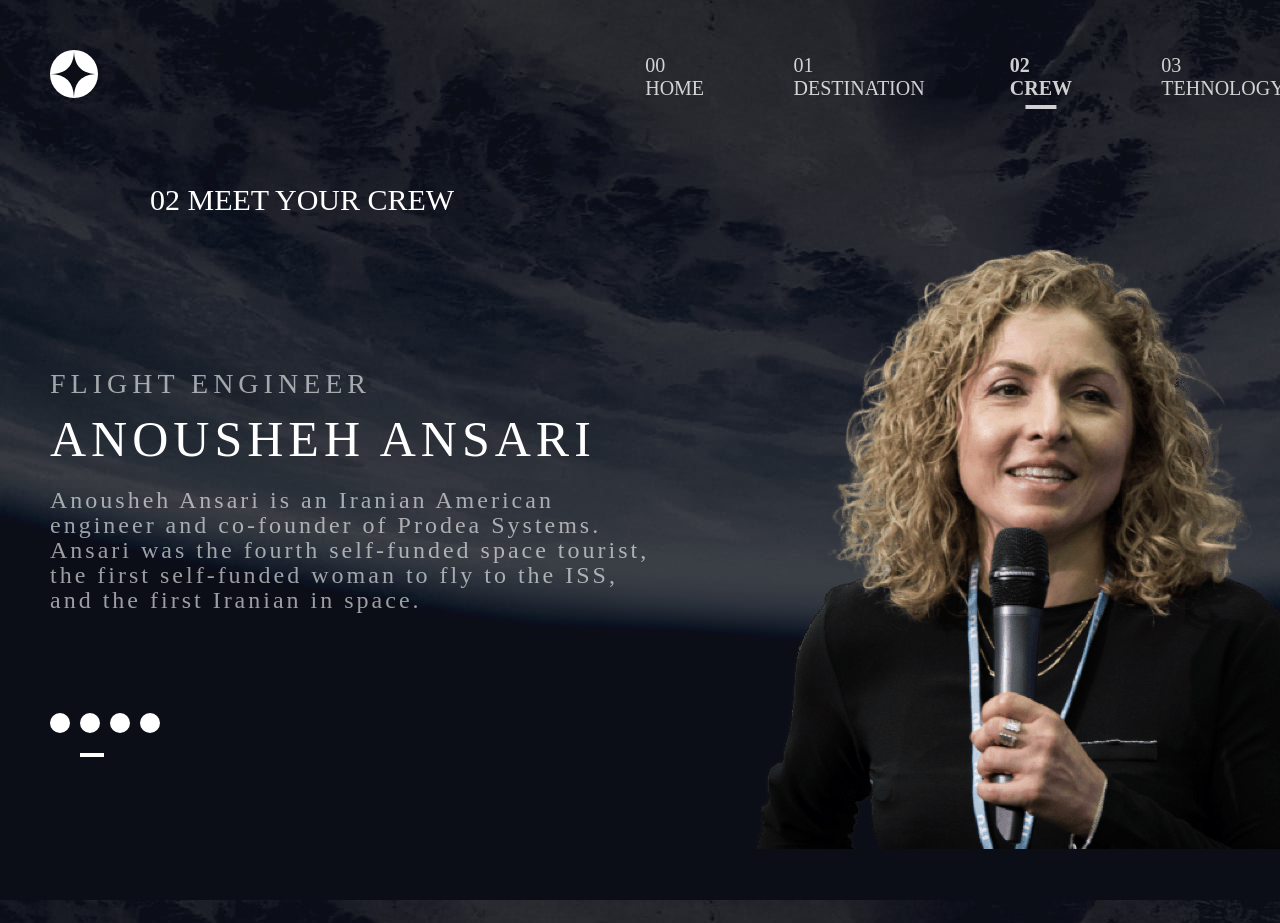
==== crews.html @ 889d1d9d "first commit" ====
<!DOCTYPE html>
<html lang="en">
<head>
    <meta charset="UTF-8">
    <meta name="viewport" content="width=device-width, initial-scale=1.0">
    <title>Document</title>
    <link rel="stylesheet" href="style.css">
</head>
<body>
    <div class="beans">

         <nav>

            <div class="im">
                <img src="image/logo.svg" alt="logo">
            </div>
            
            <div class="mon">           
            <div class="burger">
                <img src="image/icon-hamburger.svg" alt="humber">
            </div>
            <div class="you">
            <li>
                <a href="index.html">
                    <span class="o">00</span> HOME
                </a> 
            </li>
                
            <li>
               <a href="mars.html">
               <span class="o">01</span> DESTINATION
                    
                </a> 
            </li>

            <li>
                <a href="crews.html" >
                    <span class="o">02</span> CREW   
                </a>
            </li>

            <li>
                 <a href="work.html">
                    <span class="o">03</span> TEHNOLOGY
                </a>
            </li>
       </div>
        </div>        
        </nav>
        
        <p class="pop">02 MEET YOUR CREW</p>
        <div class="display"></div>
    </div>

    <script src="crew.js"></script>
    <script src="nav.js"></script>
</body>
</html>
---- style.css ----
body{
    margin: 0;
    padding: 0;
    box-sizing: border-box;
    color: white;
}
.holder{
    background-image: url('image/background-home-desktop.jpg');
    height: 100%;
    background-size: cover;
    background-position: center;
    width: 100%;
    padding: 50px;
}

a{
    opacity: 0.8;
    text-decoration: none;
    color: white;
}
a:hover{
    color: grey;
}
.you li {
  list-style: none;
  display: inline-block;
  margin: 0 20px;
  position: relative;
}

.you a {
  position: relative;
  text-decoration: none;
  color: white;
  font-weight: 400;
  transition: color 0.3s ease;
}

.you a::after {
  content: '';
  position: absolute;
  bottom: -10px;
  left: 50%;

  transform: translateX(-50%);
  height: 4px;
  width: 0%;
  background-color: white;
  transition: width 0.3s ease;
}

.you a.active::after {
  width: 50%;
  background-color: white;
}

.you a.active {
  color: white;
  font-weight: 600;
}

/* Optional hover */
.you a:hover::after {
  width: 50%;
}

nav{
    display: flex;
    justify-content: space-between;
    word-spacing: 10px;
    align-items: center;
    font-size: 20px;
}
li{
    list-style: none;
}
.space{
    font-size: 150px;
    letter-spacing: 5px;
}
.div{
    display: flex;
    flex-direction: column;
    width:500px;
    gap: 20px;
    opacity: 0.8;
    padding-left: 100px;
}
.im{
    width: 600px;
}
.ima{
    width: 100%;
}
.so{
    font-size: 40px;
}
.one{
    font-size: 22px;
    line-height: 30px;
}
.two{
    display: flex;
    margin-top: 200px;
    align-items: center;
    justify-content: space-between;
    top: -700px;
    position: relative;
    animation-name: same;
    gap: 50px;
    animation-duration: 1s;
    animation-fill-mode: forwards;
    
    }
    @keyframes same{
        from{transform: translateY(0px)}
        to{transform: translateY(600px);}
    }
    
    .seven{
        animation-name: stev;
    position: relative;
    animation-duration: 2s;
    
    animation-fill-mode: forwards;
    margin-right: 100px;
}
   @keyframes stev{
        from{transform: translateX(600px)}
        to{transform: translateX(0px);}
    }
.ex{
    background-color: white;
    padding: 150px;
    height: 30%;
    width: 30%;
    border: none;
    border-radius: 50%;
    align-items: center;
    justify-content: center;
    display: flex;
    font-size: 24px;
    letter-spacing: 5px;
}
.hold{
    background-image: url('image/background-destination-desktop.jpg');
    color: white;
    height: 100%;
    padding: 50px;
    width: 100%;
}
.imgs{
    width: 100%; 
}
.pick{
    font-size: 30px;
    opacity: 0.8;
    letter-spacing: 5px;
     position: relative;   
}
.imgs{
    position: relative;
    left: -700px;
    animation-name: slid;
    animation-duration: 2s;
    animation-fill-mode: forwards;
    animation-timing-function: cubic-bezier(0, .77, 1, 1);
}
@keyframes slid{
    from{
        transform: translateX(0px);
    }
    to{
        transform: translateX(700px);
    }
}
.sho{
    display: flex;
    justify-content: space-around;
    padding-top: 80px;
    opacity: 0.8;
}
.snail{
    width: 600px;
    display: flex;
    flex-direction: column;
    line-height: 40px;
    opacity: 0.9;
    position: relative;
    right: -700px;
    animation-name: slide;
    animation-duration: 2s;
    animation-fill-mode: forwards;
     animation-timing-function: cubic-bezier(0, .77, 1, 1);
}
@keyframes slide{
    from{
        transform: translateX(0px);
    }
    to{
        transform: translateX(-700px);
    }
}
.sup{
    background-color: blue;
}
.cl{
    font-size: 100px;
    margin-bottom: 50px;
    letter-spacing: 10px;
    margin-top: 70px;
    opacity: 2;
}
.stor{
    font-size: 24px;
    opacity: 0.8;
}
hr{
    opacity: 0.5;
}
.yes{
    padding-top: 90px;
    padding-left: 50PX;
}
.an{
    display: flex;
    flex-direction: column;
}
.nis{
    display: flex;
    justify-content: space-between;
    margin-top: 50px;
}
.tab{
    background-color: black;
    color: white;
    font-size: 18px;
    cursor: pointer;
    border: none;
}
.bes{
    display: flex;
    gap:20px;
}


.tab {
  background: none;
  border: none;
  color: white;
  font-size: 18px;
  cursor: pointer;
  padding-bottom: 5px;
  position: relative;
  transition: color 0.3s ease;
}

.tab::after {
  content: "";
  position: absolute;
  left: 0;
  bottom: 0;
  width: 0%;
  height: 2px;
  background-color: white;
  transition: width 0.3s ease;
}



.tab.active::after {
  width: 100%;
}

.bl{
    display: flex;
    flex-direction: column;
}
.num{
    font-size: 30px;
}
.beans{
   background-image: url('image/background-crew-desktop.jpg');
    color: #ffffff;
    height: 100%;
    padding: 50px;
    width: 100%;
}
.display{
    display: flex;
    justify-content: space-between;
    align-items: center;
    animation-name: some;
    position: relative;
    animation-duration: 2s;
    animation-fill-mode: forwards;
    margin-bottom: 20px;
}
   @keyframes some{
        from{transform: translateY(1000px)}
        to{transform: translateY(0px);}
    }
.js{
    display: flex;
    flex-direction: column;
    width: 100%;
   

    /*600px*/
}
P{
    font-size: 30px;
    padding-top: 50px;
    padding-left: 100px;
}
.ss{
    font-size: 28px;
    opacity: 0.6;
    letter-spacing: 5px;
}
.you{
    display: flex;
    gap: 20px;
}
.a{
    font-size: 50px;
    letter-spacing: 5px;
    padding-top: 10px;
    padding-bottom: 20px;
}
.burger{
    display: none;
}
.word{
    font-size: 24px;
    line-height: 25px;
    letter-spacing: 3px;
    padding-bottom: 100px;
    opacity: 0.6;
    width: 600px;
}

.box {
  display: flex;
  gap: 10px;
}

.tabs {
  background: white;
  border: none;
  cursor: pointer;
  position: relative;
  padding: 10px;
  width: 18px;
  height: 18px;
  border-radius: 50%;
  transition: color 0.3s ease;
}

.tabs::after {
  content: "";
  position: absolute;
  bottom: 0;
  left: 0;
  top: 40px;
  
  height: 4px;
  width: 0%;
  background-color: white;
  transition: width 0.3s ease;
}

.tabs.active::after {
  width: 120%;
  margin: 0 auto;
}


.four{
   background-image: url('image/background-technology-desktop.jpg');
    color: white;
    height: 100%;
    padding: 50px;
    width: 100%;  
}
.vie{
    display: flex;
    justify-content: space-between;
    margin-top: 100px;
    padding-left: 50px;
    align-items: center;
}
.five{
    display: flex;
    width: 700px;
    gap: 100px;
    animation-name: somess;
    position: relative;
  animation-duration: 2s;
    animation-fill-mode: forwards;
    animation-timing-function: cubic-bezier(0, .77, 1, 1);
}
   @keyframes somess{
  from{
        transform: translateX(-800px);
    }
    to{
        transform: translateX(0px);
    }
    }
.six{
    display: flex;
    flex-direction: column;
}

.pls{
    font-size: 24px;
    line-height: 1.5;
    opacity: 0.5;
}
.tec{
    font-size: 50px;
    margin-bottom: 10px;
    letter-spacing: 5px;
}
.the{
    font-size: 15px;
    opacity: 0.5;
}
.jos{
    display: flex;
    flex-direction: column;
    gap: 100px;
}
.tas{
    padding: 20px 30px;
    text-align: center;
    justify-content: center;
    display: flex;
    font-size: 20px;
    width: 50%;
    color: white;
    border: 1px solid rgb(59, 56, 56);
    background-color: inherit;
    border-radius: 50%;
    cursor: pointer;
    position: relative;
    transition: color 0.3s ease, background-color 0.3s ease;
}


.tas:hover{
background-color: rgba(255, 255, 255, 0.1);
}

.tas.active {
  background-color: white;
  color: black;
}

@media (max-width: 768px){
    .holder{
        background-image: url('image/background-home-tablet.jpg');
        height: 100%;
    background-size: cover;
    background-position: center;
    width: 100%;
    padding: 20px;
}
nav {
    display: flex;
    justify-content: space-between;
    word-spacing: 10px;
    align-items: center;
    font-size: 20px;
    width: 100%;
    gap: 20px;
}
  .o{
    display: none;
  }  
  .pick{
    text-align: center;
    font-size: 20px;
  }
  .two{
    display: flex;
    margin-top: 200px;
    align-items: center;
    justify-content: space-between;
    top: -700px;
    flex-direction: column;
    position: relative;
    animation-name: same;
    animation-duration: 1s;
    animation-fill-mode: forwards;
  }
  .so{
    font-size: 25px;
    word-spacing:10px;
    letter-spacing: 2px;
    text-align: center;
    margin-bottom: 0px;
    opacity: 0.7;
  }
  .space{
    color: #ffffff;
   font-size: 170px;
   margin-top: 0px;
  }
  .one{
    text-align: center;
    font-size: 20px;
    line-height: 1.7;
    margin-bottom: 200px;
    opacity: 0.7;
  }
  .ex{
    text-align: center;
    align-items: center;
    background-color: #ffff;
    margin: 0 auto;
  }
  .div{
    padding-left: 0px;
    opacity:1.9;
  }
  .hold{
    background-image: url('image/background-destination-tablet.jpg');
    color: white;
    height: 100%;
    padding: 20px;
    width: 100%;

}
.sho{
    padding: 0px;
    display: flex;
    opacity: 2;
    flex-direction: column;
    text-align: center;
    align-items: center;
    justify-content: center;
}
.snail{
    padding-top: 100px;
    width: 90%;
}
.bes{
    text-align: center;
    display: flex;
    margin: 0 auto;
    align-items: center;
    opacity: 0.9;
}
.yes{
    padding: 0px;
    text-align: center;
}

.imgs{
    width: 100%;
    margin-top: 100px;
}
.kis{
    margin-bottom: 100px;
}
.stor{
    opacity: 0.8;
    color: #ffffff;
}
.beans{

    background-image: url('image/background-crew-tablet.jpg');
    color: #ffffff;
    height: 100%;
    padding: 20px;
    width: 100%;

}
.display{
    display: flex;
    flex-direction: column-reverse;
    padding: 0px;
}
.js{
    width: 100%;
    margin: 0 auto;
}
.ss{
    margin-top: 50px;
    text-align: center;
    font-size: 18px;
}
.ima{
    padding-bottom: 50px;
}
.lop{
    display: flex;
    flex-direction: column-reverse;
}
.box{
    margin: 0 auto;
}
.a{
    margin-top: 10px;
    font-size: 45px;
}
.pop{
    font-size: 30px;
    padding-bottom: 30px;
    opacity: 0.8;
   text-align: center;
   padding-left: 0px;
}
.vie{
    display: flex;
    flex-direction: column-reverse;
    padding: 0px;
}
.four{
   background-image: url('image/background-technology-tablet.jpg');
    color: white;
    height: 100%;
    padding: 20px;
    width: 100%;  
}

.tec{
font-size: 40px;
}
.jos{
    gap: 50px;
}
.seven{
    margin-bottom: 50px;
    margin-right: 0px;
  
}
.the{
    padding-bottom: 10px;
}
.five{
    width: 650px;
}
}
@media (max-width:480px){
    .holder{
    background-image: url('image/background-home-mobile.jpg');
    height: 100%;
    background-size: cover;
    background-position: center;
    width: 100%;
    padding: 50px;
    
}
a{
     opacity: 0.8;
}
.burger {
  width: 50px;
  cursor: pointer;
  z-index: 1000;
  display: block;
}
.you {
  position: fixed;
  top: 0;
  right: 0;
  width: 200px;
  height: 100vh;
  background-image: url('image/background-destination-mobile.jpg');
  background-size: cover;
  background-position: center;
  flex-direction: column;
  gap: 20px;
  padding-top: 120px;
  padding-left: 30px;
  border-radius: 10px 0 0 10px;
  text-align: start;
  z-index: 10;
  transition: transform 0.4s ease, opacity 0.4s ease;
  
  /* Hidden by default */
  transform: translateX(100%);
  opacity: 0;
}

/* When menu is open */
.you.show {
  transform: translateX(0);
  opacity: 1;
  display: flex;
}


nav {
    display: flex;
    justify-content: space-between;
    word-spacing: 10px;
    align-items: center;
    font-size: 15px;
    gap: 20px;
}


.mon{
    display: flex;
    flex-direction: column;
}
.burger{
    display: block;
}
.beans{

    background-image: url('image/background-crew-mobile.jpg');
    color: #ffffff;
    height: 100%;
    padding: 50px;
    width: 100%;

}
.a{
    font-size: 30px;
    text-align: center;
}

.word{
    font-size: 24px;
    width: 90%;
    margin: 0 auto;
    line-height: 30px;
}
.display{
    padding: 0px;
}
.four{
   background-image: url('image/background-technology-mobile.jpg');
    color: white;
    height: 100%;
    padding: 50px;
    width: 100%;  
}
.five{
    width: 450px;
    margin: 0 auto;
    gap: 20px;

    display: flex;
    flex-direction: column;
    align-items: center;
}
.jos{
    display: flex;
    flex-direction: row;
    padding-bottom: 20px;
}
.tec{
    font-size: 25px;
}
.pls{
    text-align: start;
    font-size: 24px;
    width: 100%;
}
.seven{
    margin-right: 0px;
    
}
.space{
    font-size: 120px;
    text-align: center;
}

.div{
    gap: 0px;
}
.cl{
    font-size: 60px;
}
.stor{
    opacity: 0.8;
}
}

@media (max-width:360px){
   
    .holder{
    background-image: url('image/background-home-mobile.jpg');
    height: 100%;
    background-size: cover;
    background-position: center;
    width: 100%;
    padding: 50px;
    
}
a{
     opacity: 0.8;
}
.burger {
  width: 50px;
  cursor: pointer;
  z-index: 1000;
  display: block;
}
.you {
  display: none;
  flex-direction: column;
  position: fixed;
  top: 0px; 
  right: 0;
  gap: 20px;
  width: 200px;
  height: 100vh;
  background-image: url('image/background-destination-mobile.jpg');
  background-size: cover;
  background-position: center;
  padding-top: 120px;
  border-radius: 10px 0 0 10px;
  padding-left: 30px;
  padding-right: 20px;
  z-index: 10;
  text-align: start;
  transition: transform 0.4s ease;
}

nav {
    display: flex;
    justify-content: space-between;
    word-spacing: 10px;
    align-items: center;
    font-size: 15px;
    gap: 20px;
}


.mon{
    display: flex;
    flex-direction: column;
}
.burger{
    display: block;
}
.beans{

    background-image: url('image/background-crew-mobile.jpg');
    color: #ffffff;
    height: 100%;
    padding: 50px;
    width: 100%;

}
.a{
    font-size: 30px;
    text-align: center;
}

.word{
    font-size: 20px;
    width: 100%;
    margin: 0 auto;
    line-height: 30px;
}
.display{
    padding: 0px;
}
.four{
   background-image: url('image/background-technology-mobile.jpg');
    color: white;
    height: 100%;
    padding: 50px;
    width: 100%;  
}
.five{
    width: 100%;
    margin: 0 auto;
    gap: 20px;

    display: flex;
    flex-direction: column;
    align-items: center;
}
.jos{
    display: flex;
    flex-direction: row;
    padding-bottom: 20px;
}
.tec{
    font-size: 25px;
}
.pls{
    text-align: start;
    font-size: 24px;
    width: 100%;
}
.seven{
    margin-right: 0px;
    
}

.one{
    width: 100%;
   
}
.space{
    font-size: 120px;
    text-align: center;
}

.div{
    gap: 0px;
}
.cl{
    font-size: 80px;
}
.stor{
    opacity: 0.8;
}

}
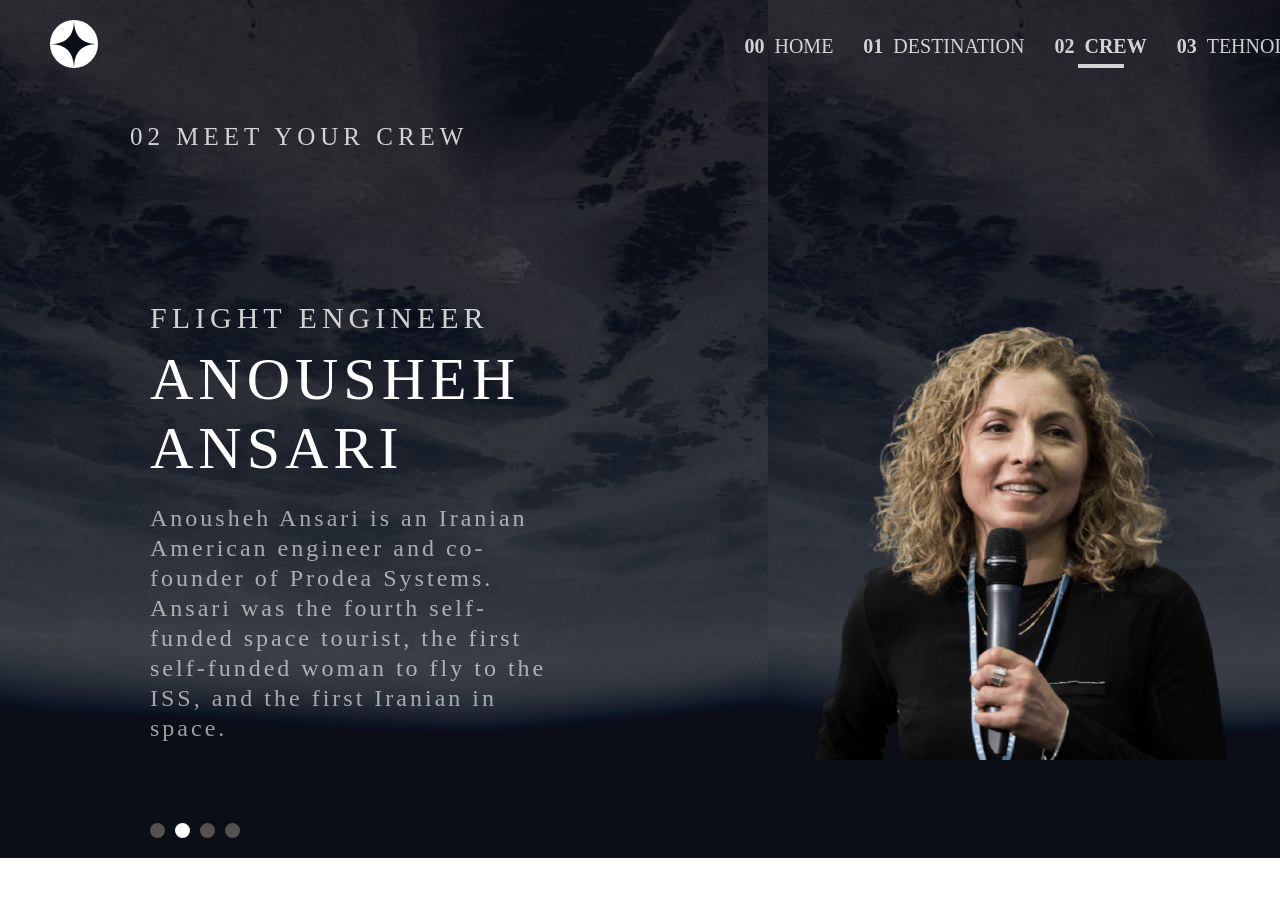
==== commit 21d393b4: "Your commit message here" ====
--- a/crews.html
+++ b/crews.html
@@ -15,33 +15,35 @@
                 <img src="image/logo.svg" alt="logo">
             </div>
             
-            <div class="mon">           
+            <div class="mon"> 
+                  
             <div class="burger">
                 <img src="image/icon-hamburger.svg" alt="humber">
             </div>
+       
             <div class="you">
             <li>
                 <a href="index.html">
-                    <span class="o">00</span> HOME
+                    <span class="o"><strong>00</strong></span> HOME
                 </a> 
             </li>
                 
             <li>
                <a href="mars.html">
-               <span class="o">01</span> DESTINATION
+               <span class="o"><strong>01</strong></span> DESTINATION
                     
                 </a> 
             </li>
 
             <li>
                 <a href="crews.html" >
-                    <span class="o">02</span> CREW   
+                    <span class="o"><strong>02</strong></span> CREW   
                 </a>
             </li>
 
             <li>
                  <a href="work.html">
-                    <span class="o">03</span> TEHNOLOGY
+                    <span class="o"><strong>03</strong></span> TEHNOLOGY
                 </a>
             </li>
        </div>
--- a/style.css
+++ b/style.css
@@ -1,30 +1,78 @@
+
 body{
     margin: 0;
     padding: 0;
     box-sizing: border-box;
     color: white;
-}
+   
+}
+
 .holder{
-    background-image: url('image/background-home-desktop.jpg');
-    height: 100%;
+    background-image: url('image/background-home-mobile.jpg');
+    padding:20px 50px;
     background-size: cover;
     background-position: center;
     width: 100%;
-    padding: 50px;
-}
-
-a{
-    opacity: 0.8;
-    text-decoration: none;
-    color: white;
-}
-a:hover{
-    color: grey;
-}
+    height: 100%;
+    
+}
+@keyframes lefts{
+    from{
+        transform: translateX(-100%)
+    }to{
+        transform: translateX(0);
+    }
+}
+@keyframes side{
+    from{
+        transform: translateX(100%)
+    }to{
+        transform: translateX(0);
+    }
+}
+@keyframes slid{
+    from{
+        transform: translateY(-100%)
+    }to{
+        transform: translateY(0);
+    }
+}
+@keyframes right{
+    from{
+        transform: translateX(100%);
+        
+    }to{
+        transform: translateX(0);
+    }
+}
+@keyframes down{
+    from{
+        transform: translateY(100%)
+    }to{
+        transform: translateY(0);
+    }
+}
+@keyframes slids{
+    from{
+        transform: translateX(-100%);
+        opacity:0;
+    }to{
+        transform: translateX(0);
+        opacity: 1;
+    }
+}
+nav{
+    display: flex;
+    justify-content: space-between;
+    word-spacing: 10px;
+    align-items: center;
+    font-size: 20px;
+    margin-bottom: 50px;
+}
+
 .you li {
   list-style: none;
   display: inline-block;
-  margin: 0 20px;
   position: relative;
 }
 
@@ -41,7 +89,6 @@
   position: absolute;
   bottom: -10px;
   left: 50%;
-
   transform: translateX(-50%);
   height: 4px;
   width: 0%;
@@ -59,604 +106,12 @@
   font-weight: 600;
 }
 
-/* Optional hover */
+
 .you a:hover::after {
   width: 50%;
 }
 
-nav{
-    display: flex;
-    justify-content: space-between;
-    word-spacing: 10px;
-    align-items: center;
-    font-size: 20px;
-}
-li{
-    list-style: none;
-}
-.space{
-    font-size: 150px;
-    letter-spacing: 5px;
-}
-.div{
-    display: flex;
-    flex-direction: column;
-    width:500px;
-    gap: 20px;
-    opacity: 0.8;
-    padding-left: 100px;
-}
-.im{
-    width: 600px;
-}
-.ima{
-    width: 100%;
-}
-.so{
-    font-size: 40px;
-}
-.one{
-    font-size: 22px;
-    line-height: 30px;
-}
-.two{
-    display: flex;
-    margin-top: 200px;
-    align-items: center;
-    justify-content: space-between;
-    top: -700px;
-    position: relative;
-    animation-name: same;
-    gap: 50px;
-    animation-duration: 1s;
-    animation-fill-mode: forwards;
-    
-    }
-    @keyframes same{
-        from{transform: translateY(0px)}
-        to{transform: translateY(600px);}
-    }
-    
-    .seven{
-        animation-name: stev;
-    position: relative;
-    animation-duration: 2s;
-    
-    animation-fill-mode: forwards;
-    margin-right: 100px;
-}
-   @keyframes stev{
-        from{transform: translateX(600px)}
-        to{transform: translateX(0px);}
-    }
-.ex{
-    background-color: white;
-    padding: 150px;
-    height: 30%;
-    width: 30%;
-    border: none;
-    border-radius: 50%;
-    align-items: center;
-    justify-content: center;
-    display: flex;
-    font-size: 24px;
-    letter-spacing: 5px;
-}
-.hold{
-    background-image: url('image/background-destination-desktop.jpg');
-    color: white;
-    height: 100%;
-    padding: 50px;
-    width: 100%;
-}
-.imgs{
-    width: 100%; 
-}
-.pick{
-    font-size: 30px;
-    opacity: 0.8;
-    letter-spacing: 5px;
-     position: relative;   
-}
-.imgs{
-    position: relative;
-    left: -700px;
-    animation-name: slid;
-    animation-duration: 2s;
-    animation-fill-mode: forwards;
-    animation-timing-function: cubic-bezier(0, .77, 1, 1);
-}
-@keyframes slid{
-    from{
-        transform: translateX(0px);
-    }
-    to{
-        transform: translateX(700px);
-    }
-}
-.sho{
-    display: flex;
-    justify-content: space-around;
-    padding-top: 80px;
-    opacity: 0.8;
-}
-.snail{
-    width: 600px;
-    display: flex;
-    flex-direction: column;
-    line-height: 40px;
-    opacity: 0.9;
-    position: relative;
-    right: -700px;
-    animation-name: slide;
-    animation-duration: 2s;
-    animation-fill-mode: forwards;
-     animation-timing-function: cubic-bezier(0, .77, 1, 1);
-}
-@keyframes slide{
-    from{
-        transform: translateX(0px);
-    }
-    to{
-        transform: translateX(-700px);
-    }
-}
-.sup{
-    background-color: blue;
-}
-.cl{
-    font-size: 100px;
-    margin-bottom: 50px;
-    letter-spacing: 10px;
-    margin-top: 70px;
-    opacity: 2;
-}
-.stor{
-    font-size: 24px;
-    opacity: 0.8;
-}
-hr{
-    opacity: 0.5;
-}
-.yes{
-    padding-top: 90px;
-    padding-left: 50PX;
-}
-.an{
-    display: flex;
-    flex-direction: column;
-}
-.nis{
-    display: flex;
-    justify-content: space-between;
-    margin-top: 50px;
-}
-.tab{
-    background-color: black;
-    color: white;
-    font-size: 18px;
-    cursor: pointer;
-    border: none;
-}
-.bes{
-    display: flex;
-    gap:20px;
-}
-
-
-.tab {
-  background: none;
-  border: none;
-  color: white;
-  font-size: 18px;
-  cursor: pointer;
-  padding-bottom: 5px;
-  position: relative;
-  transition: color 0.3s ease;
-}
-
-.tab::after {
-  content: "";
-  position: absolute;
-  left: 0;
-  bottom: 0;
-  width: 0%;
-  height: 2px;
-  background-color: white;
-  transition: width 0.3s ease;
-}
-
-
-
-.tab.active::after {
-  width: 100%;
-}
-
-.bl{
-    display: flex;
-    flex-direction: column;
-}
-.num{
-    font-size: 30px;
-}
-.beans{
-   background-image: url('image/background-crew-desktop.jpg');
-    color: #ffffff;
-    height: 100%;
-    padding: 50px;
-    width: 100%;
-}
-.display{
-    display: flex;
-    justify-content: space-between;
-    align-items: center;
-    animation-name: some;
-    position: relative;
-    animation-duration: 2s;
-    animation-fill-mode: forwards;
-    margin-bottom: 20px;
-}
-   @keyframes some{
-        from{transform: translateY(1000px)}
-        to{transform: translateY(0px);}
-    }
-.js{
-    display: flex;
-    flex-direction: column;
-    width: 100%;
-   
-
-    /*600px*/
-}
-P{
-    font-size: 30px;
-    padding-top: 50px;
-    padding-left: 100px;
-}
-.ss{
-    font-size: 28px;
-    opacity: 0.6;
-    letter-spacing: 5px;
-}
-.you{
-    display: flex;
-    gap: 20px;
-}
-.a{
-    font-size: 50px;
-    letter-spacing: 5px;
-    padding-top: 10px;
-    padding-bottom: 20px;
-}
-.burger{
-    display: none;
-}
-.word{
-    font-size: 24px;
-    line-height: 25px;
-    letter-spacing: 3px;
-    padding-bottom: 100px;
-    opacity: 0.6;
-    width: 600px;
-}
-
-.box {
-  display: flex;
-  gap: 10px;
-}
-
-.tabs {
-  background: white;
-  border: none;
-  cursor: pointer;
-  position: relative;
-  padding: 10px;
-  width: 18px;
-  height: 18px;
-  border-radius: 50%;
-  transition: color 0.3s ease;
-}
-
-.tabs::after {
-  content: "";
-  position: absolute;
-  bottom: 0;
-  left: 0;
-  top: 40px;
-  
-  height: 4px;
-  width: 0%;
-  background-color: white;
-  transition: width 0.3s ease;
-}
-
-.tabs.active::after {
-  width: 120%;
-  margin: 0 auto;
-}
-
-
-.four{
-   background-image: url('image/background-technology-desktop.jpg');
-    color: white;
-    height: 100%;
-    padding: 50px;
-    width: 100%;  
-}
-.vie{
-    display: flex;
-    justify-content: space-between;
-    margin-top: 100px;
-    padding-left: 50px;
-    align-items: center;
-}
-.five{
-    display: flex;
-    width: 700px;
-    gap: 100px;
-    animation-name: somess;
-    position: relative;
-  animation-duration: 2s;
-    animation-fill-mode: forwards;
-    animation-timing-function: cubic-bezier(0, .77, 1, 1);
-}
-   @keyframes somess{
-  from{
-        transform: translateX(-800px);
-    }
-    to{
-        transform: translateX(0px);
-    }
-    }
-.six{
-    display: flex;
-    flex-direction: column;
-}
-
-.pls{
-    font-size: 24px;
-    line-height: 1.5;
-    opacity: 0.5;
-}
-.tec{
-    font-size: 50px;
-    margin-bottom: 10px;
-    letter-spacing: 5px;
-}
-.the{
-    font-size: 15px;
-    opacity: 0.5;
-}
-.jos{
-    display: flex;
-    flex-direction: column;
-    gap: 100px;
-}
-.tas{
-    padding: 20px 30px;
-    text-align: center;
-    justify-content: center;
-    display: flex;
-    font-size: 20px;
-    width: 50%;
-    color: white;
-    border: 1px solid rgb(59, 56, 56);
-    background-color: inherit;
-    border-radius: 50%;
-    cursor: pointer;
-    position: relative;
-    transition: color 0.3s ease, background-color 0.3s ease;
-}
-
-
-.tas:hover{
-background-color: rgba(255, 255, 255, 0.1);
-}
-
-.tas.active {
-  background-color: white;
-  color: black;
-}
-
-@media (max-width: 768px){
-    .holder{
-        background-image: url('image/background-home-tablet.jpg');
-        height: 100%;
-    background-size: cover;
-    background-position: center;
-    width: 100%;
-    padding: 20px;
-}
-nav {
-    display: flex;
-    justify-content: space-between;
-    word-spacing: 10px;
-    align-items: center;
-    font-size: 20px;
-    width: 100%;
-    gap: 20px;
-}
-  .o{
-    display: none;
-  }  
-  .pick{
-    text-align: center;
-    font-size: 20px;
-  }
-  .two{
-    display: flex;
-    margin-top: 200px;
-    align-items: center;
-    justify-content: space-between;
-    top: -700px;
-    flex-direction: column;
-    position: relative;
-    animation-name: same;
-    animation-duration: 1s;
-    animation-fill-mode: forwards;
-  }
-  .so{
-    font-size: 25px;
-    word-spacing:10px;
-    letter-spacing: 2px;
-    text-align: center;
-    margin-bottom: 0px;
-    opacity: 0.7;
-  }
-  .space{
-    color: #ffffff;
-   font-size: 170px;
-   margin-top: 0px;
-  }
-  .one{
-    text-align: center;
-    font-size: 20px;
-    line-height: 1.7;
-    margin-bottom: 200px;
-    opacity: 0.7;
-  }
-  .ex{
-    text-align: center;
-    align-items: center;
-    background-color: #ffff;
-    margin: 0 auto;
-  }
-  .div{
-    padding-left: 0px;
-    opacity:1.9;
-  }
-  .hold{
-    background-image: url('image/background-destination-tablet.jpg');
-    color: white;
-    height: 100%;
-    padding: 20px;
-    width: 100%;
-
-}
-.sho{
-    padding: 0px;
-    display: flex;
-    opacity: 2;
-    flex-direction: column;
-    text-align: center;
-    align-items: center;
-    justify-content: center;
-}
-.snail{
-    padding-top: 100px;
-    width: 90%;
-}
-.bes{
-    text-align: center;
-    display: flex;
-    margin: 0 auto;
-    align-items: center;
-    opacity: 0.9;
-}
-.yes{
-    padding: 0px;
-    text-align: center;
-}
-
-.imgs{
-    width: 100%;
-    margin-top: 100px;
-}
-.kis{
-    margin-bottom: 100px;
-}
-.stor{
-    opacity: 0.8;
-    color: #ffffff;
-}
-.beans{
-
-    background-image: url('image/background-crew-tablet.jpg');
-    color: #ffffff;
-    height: 100%;
-    padding: 20px;
-    width: 100%;
-
-}
-.display{
-    display: flex;
-    flex-direction: column-reverse;
-    padding: 0px;
-}
-.js{
-    width: 100%;
-    margin: 0 auto;
-}
-.ss{
-    margin-top: 50px;
-    text-align: center;
-    font-size: 18px;
-}
-.ima{
-    padding-bottom: 50px;
-}
-.lop{
-    display: flex;
-    flex-direction: column-reverse;
-}
-.box{
-    margin: 0 auto;
-}
-.a{
-    margin-top: 10px;
-    font-size: 45px;
-}
-.pop{
-    font-size: 30px;
-    padding-bottom: 30px;
-    opacity: 0.8;
-   text-align: center;
-   padding-left: 0px;
-}
-.vie{
-    display: flex;
-    flex-direction: column-reverse;
-    padding: 0px;
-}
-.four{
-   background-image: url('image/background-technology-tablet.jpg');
-    color: white;
-    height: 100%;
-    padding: 20px;
-    width: 100%;  
-}
-
-.tec{
-font-size: 40px;
-}
-.jos{
-    gap: 50px;
-}
-.seven{
-    margin-bottom: 50px;
-    margin-right: 0px;
-  
-}
-.the{
-    padding-bottom: 10px;
-}
-.five{
-    width: 650px;
-}
-}
-@media (max-width:480px){
-    .holder{
-    background-image: url('image/background-home-mobile.jpg');
-    height: 100%;
-    background-size: cover;
-    background-position: center;
-    width: 100%;
-    padding: 50px;
-    
-}
-a{
-     opacity: 0.8;
-}
+
 .burger {
   width: 50px;
   cursor: pointer;
@@ -673,248 +128,690 @@
   background-size: cover;
   background-position: center;
   flex-direction: column;
-  gap: 20px;
+  gap: 30px;
+  display: flex;
   padding-top: 120px;
   padding-left: 30px;
   border-radius: 10px 0 0 10px;
   text-align: start;
   z-index: 10;
   transition: transform 0.4s ease, opacity 0.4s ease;
-  
-  /* Hidden by default */
   transform: translateX(100%);
   opacity: 0;
-}
-
-/* When menu is open */
+  pointer-events: none;
+}
+
+
+
+
+
+.mon{
+    display: flex;
+    flex-direction: column;
+}
+.burger{
+    display: block;
+    
+}
+    .div{
+    display: flex;
+    flex-direction: column;
+    align-items: center; 
+}
+.so{
+    font-size: 26px; 
+    letter-spacing: 2px;
+    padding-bottom: 20px;
+    opacity: 0.8;
+}
+.one{
+    font-size: 24px;
+    padding-top: 30px;
+    line-height: 40px;
+    text-align: center;
+    opacity: 0.8;
+    margin-bottom: 100px;
+}
+
+.two{
+    display: flex;
+    margin-top: 50px;
+    align-items: center;
+    flex-direction: column;
+    animation-name: slid;
+    animation-duration: 1s;
+    animation-fill-mode: forwards;
+    
+    }
+    .space{
+    font-size: 100px;
+    letter-spacing: 5px;
+}
+.ex{
+    background-color: white;
+    padding: 150px;
+    height: 30%;
+    width: 30%;
+    margin: 0 auto;
+    border: none;
+    border-radius: 50%;
+    align-items: center;
+    justify-content: center;
+    display: flex;
+    font-size: 24px;
+    letter-spacing: 5px;
+}
+.hold{
+    background-image: url('image/background-destination-mobile.jpg');
+    color: white;
+    height: 100%;
+    padding: 20px 50px;
+    width: 100%;
+}
+.pick{
+    font-size: 22px;
+    opacity: 0.8;
+    white-space: nowrap;
+    letter-spacing: 5px;
+     position: relative;   
+}
+.yes{
+    margin-top: 50px;
+}
+.sho{
+    display: flex;
+    flex-direction: column;
+    justify-content: center;
+    padding-top: 80px;
+    opacity: 0.8;
+   
+}
+
+.age{
+    width: 100%; 
+    animation-name:slids ;
+    display: flex;
+    align-items: center;
+    justify-content: center;
+    animation-duration: 2s;
+    animation-fill-mode: forwards;
+    animation-timing-function: cubic-bezier(0, .77, 1, 1);
+}
+
+.bes{
+    display: flex;
+    gap:20px;
+    margin-top: 100px;
+    justify-content: center;
+   align-items: center;
+}
 .you.show {
   transform: translateX(0);
   opacity: 1;
   display: flex;
-}
-
-
-nav {
+  pointer-events: auto;
+}
+
+.tab {
+  background: none;
+  border: none;
+  color: white;
+  font-size: 18px;
+  cursor: pointer;
+  padding-bottom: 5px;
+  position: relative;
+  transition: color 0.3s ease;
+}
+
+.tab::after {
+  content: "";
+  position: absolute;
+  left: 0;
+  bottom: 0;
+  width: 0%;
+  height: 2px;
+  background-color: white;
+  transition: width 0.3s ease;
+}
+.tab.active::after {
+  width: 100%;
+}
+
+.an{
+    display: flex;
+    flex-direction: column;
+    align-items: center;
+}
+.nis{
     display: flex;
     justify-content: space-between;
-    word-spacing: 10px;
-    align-items: center;
-    font-size: 15px;
-    gap: 20px;
-}
-
-
-.mon{
-    display: flex;
-    flex-direction: column;
-}
-.burger{
-    display: block;
+    margin-top: 50px;
+    align-items: center;
+}
+.bl{
+    display: flex;
+    flex-direction: column;
+}
+.num{
+    font-size: 28px;
+}
+
+.cl{
+    font-size: 70px;
+    margin-bottom: 10px;
+    letter-spacing: 10px;
+    margin-top: 30px;
+    color: white;
+    opacity: 2;
+}
+.stor{
+    line-height: 35px;
+    font-size: 24px;
+    text-align: center;
+    opacity: 0.8;
 }
 .beans{
-
-    background-image: url('image/background-crew-mobile.jpg');
+   background-image: url('image/background-crew-mobile.jpg');
     color: #ffffff;
     height: 100%;
-    padding: 50px;
-    width: 100%;
-
-}
+    padding:20px 50px;
+    width: 100%;
+}
+.js{
+    display: flex;
+    flex-direction: column;
+    align-items: center;
+}
+.ss{
+    font-size: 24px;
+    opacity: 0.8;
+    letter-spacing: 5px;
+    margin-top: 50px;
+    
+}
+
 .a{
     font-size: 30px;
-    text-align: center;
+    letter-spacing: 5px;
+    padding-top: 10px;
+    padding-bottom: 20px;
+ 
 }
 
 .word{
     font-size: 24px;
-    width: 90%;
-    margin: 0 auto;
-    line-height: 30px;
+    text-align: center;
+    line-height: 25px;
+    letter-spacing: 3px;
+    padding-bottom: 100px;
+    opacity: 0.6;
+    
 }
 .display{
+    display: flex;
+    flex-direction: column-reverse;
     padding: 0px;
-}
+    align-items: center;
+    margin-top: 100px;
+     animation-name: down; 
+    animation-duration: 2s;
+    animation-fill-mode: forwards;
+}
+.lop{
+    display: flex;
+    flex-direction: column-reverse;
+}
+.box {
+  display: flex;
+  gap: 10px;
+  margin-top: 30px;
+  align-items: center;
+  justify-content: center;
+}
+.tabs{
+   background: rgb(83, 81, 81);
+  border: none;
+  cursor: pointer;
+  position: relative;
+  padding: 5px;
+  width: 15px;
+  height: 15px;
+  border-radius: 50%;
+  transition: color 0.3s ease;
+}
+
+
+.tabs:hover{
+background-color: white
+}
+
+.tabs.active {
+  background-color: white;
+  color: black;
+}
+
+/*
+.tabs {
+  background: white;
+  border: none;
+  cursor: pointer;
+  position: relative;
+  padding: 5px;
+  width: 15px;
+  height: 15px;
+  border-radius: 50%;
+  transition: color 0.3s ease;
+}
+
+.tabs::after {
+  content: "";
+  position: absolute;
+  bottom: 0;
+  left: 0;
+  top: 30px;
+  height: 3px;
+  width: 0%;
+  background-color: white;
+  transition: width 0.3s ease;
+}
+
+.tabs.active::after {
+  width: 100%;
+  margin: 0 auto;
+}
+*/
+.ima{
+    width: 100%;
+}
+.pop{
+    font-size: 25px;
+    margin-top: 50px;
+    opacity: 0.8;
+    letter-spacing: 5px;
+     position: relative;   
+}
+
 .four{
    background-image: url('image/background-technology-mobile.jpg');
     color: white;
     height: 100%;
-    padding: 50px;
+    padding:20px 50px;
     width: 100%;  
 }
+.vie{
+    display: flex;
+    flex-direction: column-reverse;
+    padding: 0px;
+    align-items: center;
+    justify-content: center;
+    
+}
+.jos{
+    display: flex;
+    flex-direction: row;
+    gap: 50px;
+    margin-bottom: 30px;
+    margin-top: 50px;
+    align-items: center;
+    justify-content: center;
+}
+
+.tas{
+    padding: 20px 30px;
+    background-color: red;
+    text-align: center;
+    justify-content: center;
+    display: flex;
+    font-size: 20px;
+    width: 10%;
+    height: 20%;
+    color: white;
+    border: 1px solid rgb(59, 56, 56);
+    background-color: inherit;
+    border-radius: 50%;
+    cursor: pointer;
+    position: relative;
+    transition: color 0.3s ease, background-color 0.3s ease;
+}
+
+
+.tas:hover{
+background-color: rgba(255, 255, 255, 0.1);
+}
+
+.tas.active {
+  background-color: white;
+  color: black;
+}
+.six{
+    display: flex;
+    flex-direction: column;
+    align-items: center;
+}
+.snail{
+    animation-name: right;
+    animation-duration: 2s;
+    animation-fill-mode: forwards;
+    animation-timing-function: cubic-bezier(0, .77, 1, 1);
+}
+.pls{
+    font-size: 24px;
+    line-height: 1.5;
+    opacity: 0.7;
+    text-align: center;
+}
+.tec{
+    
+    margin-bottom: 10px;
+    white-space: nowrap;
+    letter-spacing: 5px;
+    max-width: 100%;
+    width: fit-content;
+    font-size: 40px;
+}
+.the{
+    font-size: 15px;
+    opacity: 0.5;
+    margin-bottom: 10px;
+    margin-top: 20px;
+}
 .five{
-    width: 450px;
+    animation-name:side ;
+    animation-duration: 2s;
+    animation-fill-mode: forwards;
+    animation-timing-function: cubic-bezier(0, .77, 1, 1);
+    position: relative;
+}
+ .o{
+    display: none;
+  }  
+  .seven{
+        animation-name: lefts;
+    position: relative;
+    animation-duration: 2s;
+    animation-fill-mode: forwards;
+    text-align: center;
+    animation-duration: 2s;
+    animation-fill-mode: forwards;
+    animation-timing-function: cubic-bezier(0, .77, 1, 1);
+}
+
+.tru{
+    width: 100%;
     margin: 0 auto;
-    gap: 20px;
-
-    display: flex;
-    flex-direction: column;
-    align-items: center;
+  
+}
+@media (min-width:768px) {
+    .holder{
+    background-image: url('image/background-home-tablet.jpg');
+    padding:20px 50px;
+    background-size: cover;
+    background-position: center;
+    width: 100%;
+    height: 100%;
+    
+}
+.burger{
+    display: none;
+}
+.you{
+    display: flex;
+    position: static;
+    transform: none;
+    opacity: 1;
+    flex-direction: row;
+    background: none;
+    width: auto;
+    margin-top: 0px;
+    padding-top: 0px;
+    height: auto;
+    pointer-events: auto;
+    background-image: none;
+}
+
+a{
+    opacity: 0.8;
+}
+.space{
+    font-size: 150px;
+}
+    .burger{
+        display: non;
+    }
+   .so{
+    padding-bottom: 0px;
+   }
+   .one{
+    font-size: 24px;
+    width: 75%;
+   } 
+   .stor{
+    width: 80%;
+   }
+   .word{
+    width: 80%;
+    opacity: 0.6;
+   }
+   .hold{
+    background-image: url('image/background-destination-tablet.jpg');
+    color: white;
+    height: 100%;
+    padding: 20px 50px;
+    width: 100%;
+}
+
+.beans{
+   background-image: url('image/background-crew-tablet.jpg');
+    color: #ffffff;
+    height: 100%;
+    padding:20px 50px;
+    width: 100%;
+}
+.four{
+   background-image: url('image/background-technology-tablet.jpg');
+    color: white;
+    height: 100%;
+    padding: 20px 50px;
+    width: 100%;  
+}
+.seven{
+    text-align: center;
+}
+.tru{
+    width: 100%;
+    
+    margin: 0 auto;
+    height: auto;
+}
+.tec{
+    font-size: 50px;
+}
+}   
+@media (min-width:1024px){
+    .holder{
+    background-image: url('image/background-home-desktop.jpg');
+    padding:20px 50px;
+    background-size: cover;
+    background-position: center;
+    width: 100%;
+    height: 100%;
+    
+}
+.you{
+    display: flex;
+    position: static;
+    transform: none;
+    opacity: 1;
+    flex-direction: row;
+    background: none;
+    width: auto;
+    margin-top: 0px;
+    padding-top: 0px;
+    height: auto;
+    gap: 30px;
+}
+a{
+    opacity: 0.8;
+    display: flex;
+    gap: 10px;
+}
+.two{
+    display: flex;
+    justify-content: space-between;
+    flex-direction: row;
+    align-items: center;
+    padding: 0px 50px;
+    margin-top: 200px;
+}
+.one{
+    text-align: start;
+}
+.div{
+   display: flex; 
+   flex-direction: column;
+   align-items: start;
+   width: 45%;
+}
+.so{
+word-spacing: 20px;
+text-align: center;
+}
+.hold{
+    background-image: url('image/background-destination-desktop.jpg');
+    color: white;
+    height: 100%;
+    padding: 20px 50px;
+    width: 100%;
+}
+.sho{
+    display: flex;
+    flex-direction: row;
+    justify-content: space-between;
+}
+.an{
+    display: flex;
+    flex-direction: column;
+    align-items: start;
+}
+.stor{
+    text-align: start; 
+}
+.cl{
+    font-size: 120px;
+}
+.show{
+    width: 80%;
+}
+.bes{
+   display: flex;
+   margin-top: 0px;
+   align-items: start;
+   justify-content: start;
+   text-align: start;
+}
+.num{
+    font-size: 30px;
+}
+.o{
+    display: block;
+}
+.ss{
+    font-size: 30px;
+}
+.display{
+    display: flex;
+    flex-direction: row;
+    padding: 0px 100px;
+    margin-top: 100px;
+    align-items: center;
+    justify-content: center;
+}
+.pop{
+    padding-left: 80px;
+}
+.lop{
+    display: flex;
+    flex-direction: column;
+    width:85%;
+   
+}
+.beans{
+   background-image:none  url('image/background-crew-desktop.jpg');
+    color: #ffffff;
+    height: 100%;
+    padding:20px 50px;
+  
+}
+.js{
+    display: flex;
+    width: 75%;
+    flex-direction: column;
+    align-items: start;
+}
+.word{
+    text-align: start;
+    line-height: 30px;
+    padding-bottom: 50px;
+}
+.a{
+    font-size: 60px;
+}
+.box {
+  display: flex;
+  gap: 10px;
+  align-items: start;
+  justify-content: start;
+}
+.seven{
+    text-align: center;
+  
+}
+.vie{
+    display: flex;
+    flex-direction: row;
+    padding: 0px 50px;
+    align-items: center;
+    gap: 200px;
+    justify-content: space-between;
 }
 .jos{
     display: flex;
+    flex-direction: column;
+    gap: 50px;
+    margin-bottom: 30px;
+    margin-top: 50px;
+    align-items: center;
+    justify-content: center;
+}
+
+.tru{
+    width: 100%;
+    margin: 0 auto;
+}
+    
+.five{
+    display: flex;
     flex-direction: row;
-    padding-bottom: 20px;
-}
-.tec{
-    font-size: 25px;
+    gap: 100px;
+    align-items: center;
+    width: 50%;
+
+    margin: 0 auto;
+}
+.six{
+    align-items: start;
 }
 .pls{
     text-align: start;
-    font-size: 24px;
-    width: 100%;
-}
-.seven{
-    margin-right: 0px;
-    
-}
-.space{
-    font-size: 120px;
-    text-align: center;
-}
-
-.div{
-    gap: 0px;
-}
-.cl{
-    font-size: 60px;
-}
-.stor{
-    opacity: 0.8;
-}
-}
-
-@media (max-width:360px){
-   
-    .holder{
-    background-image: url('image/background-home-mobile.jpg');
-    height: 100%;
-    background-size: cover;
-    background-position: center;
-    width: 100%;
-    padding: 50px;
-    
-}
-a{
-     opacity: 0.8;
-}
-.burger {
-  width: 50px;
-  cursor: pointer;
-  z-index: 1000;
-  display: block;
-}
-.you {
-  display: none;
-  flex-direction: column;
-  position: fixed;
-  top: 0px; 
-  right: 0;
-  gap: 20px;
-  width: 200px;
-  height: 100vh;
-  background-image: url('image/background-destination-mobile.jpg');
-  background-size: cover;
-  background-position: center;
-  padding-top: 120px;
-  border-radius: 10px 0 0 10px;
-  padding-left: 30px;
-  padding-right: 20px;
-  z-index: 10;
-  text-align: start;
-  transition: transform 0.4s ease;
-}
-
-nav {
-    display: flex;
-    justify-content: space-between;
-    word-spacing: 10px;
-    align-items: center;
-    font-size: 15px;
-    gap: 20px;
-}
-
-
-.mon{
-    display: flex;
-    flex-direction: column;
-}
-.burger{
-    display: block;
-}
-.beans{
-
-    background-image: url('image/background-crew-mobile.jpg');
-    color: #ffffff;
-    height: 100%;
-    padding: 50px;
-    width: 100%;
-
-}
-.a{
-    font-size: 30px;
-    text-align: center;
-}
-
-.word{
-    font-size: 20px;
-    width: 100%;
-    margin: 0 auto;
-    line-height: 30px;
-}
-.display{
-    padding: 0px;
+    font-size: 25px;
 }
 .four{
-   background-image: url('image/background-technology-mobile.jpg');
+   background-image: url('image/background-technology-desktop.jpg');
     color: white;
     height: 100%;
-    padding: 50px;
+    padding:20px 50px;
     width: 100%;  
 }
-.five{
-    width: 100%;
-    margin: 0 auto;
-    gap: 20px;
-
-    display: flex;
-    flex-direction: column;
-    align-items: center;
-}
-.jos{
-    display: flex;
-    flex-direction: row;
-    padding-bottom: 20px;
-}
-.tec{
-    font-size: 25px;
-}
-.pls{
-    text-align: start;
-    font-size: 24px;
-    width: 100%;
-}
-.seven{
-    margin-right: 0px;
-    
-}
-
-.one{
-    width: 100%;
-   
-}
-.space{
-    font-size: 120px;
-    text-align: center;
-}
-
-.div{
-    gap: 0px;
-}
-.cl{
-    font-size: 80px;
-}
-.stor{
-    opacity: 0.8;
-}
-
-}+}
+
+
